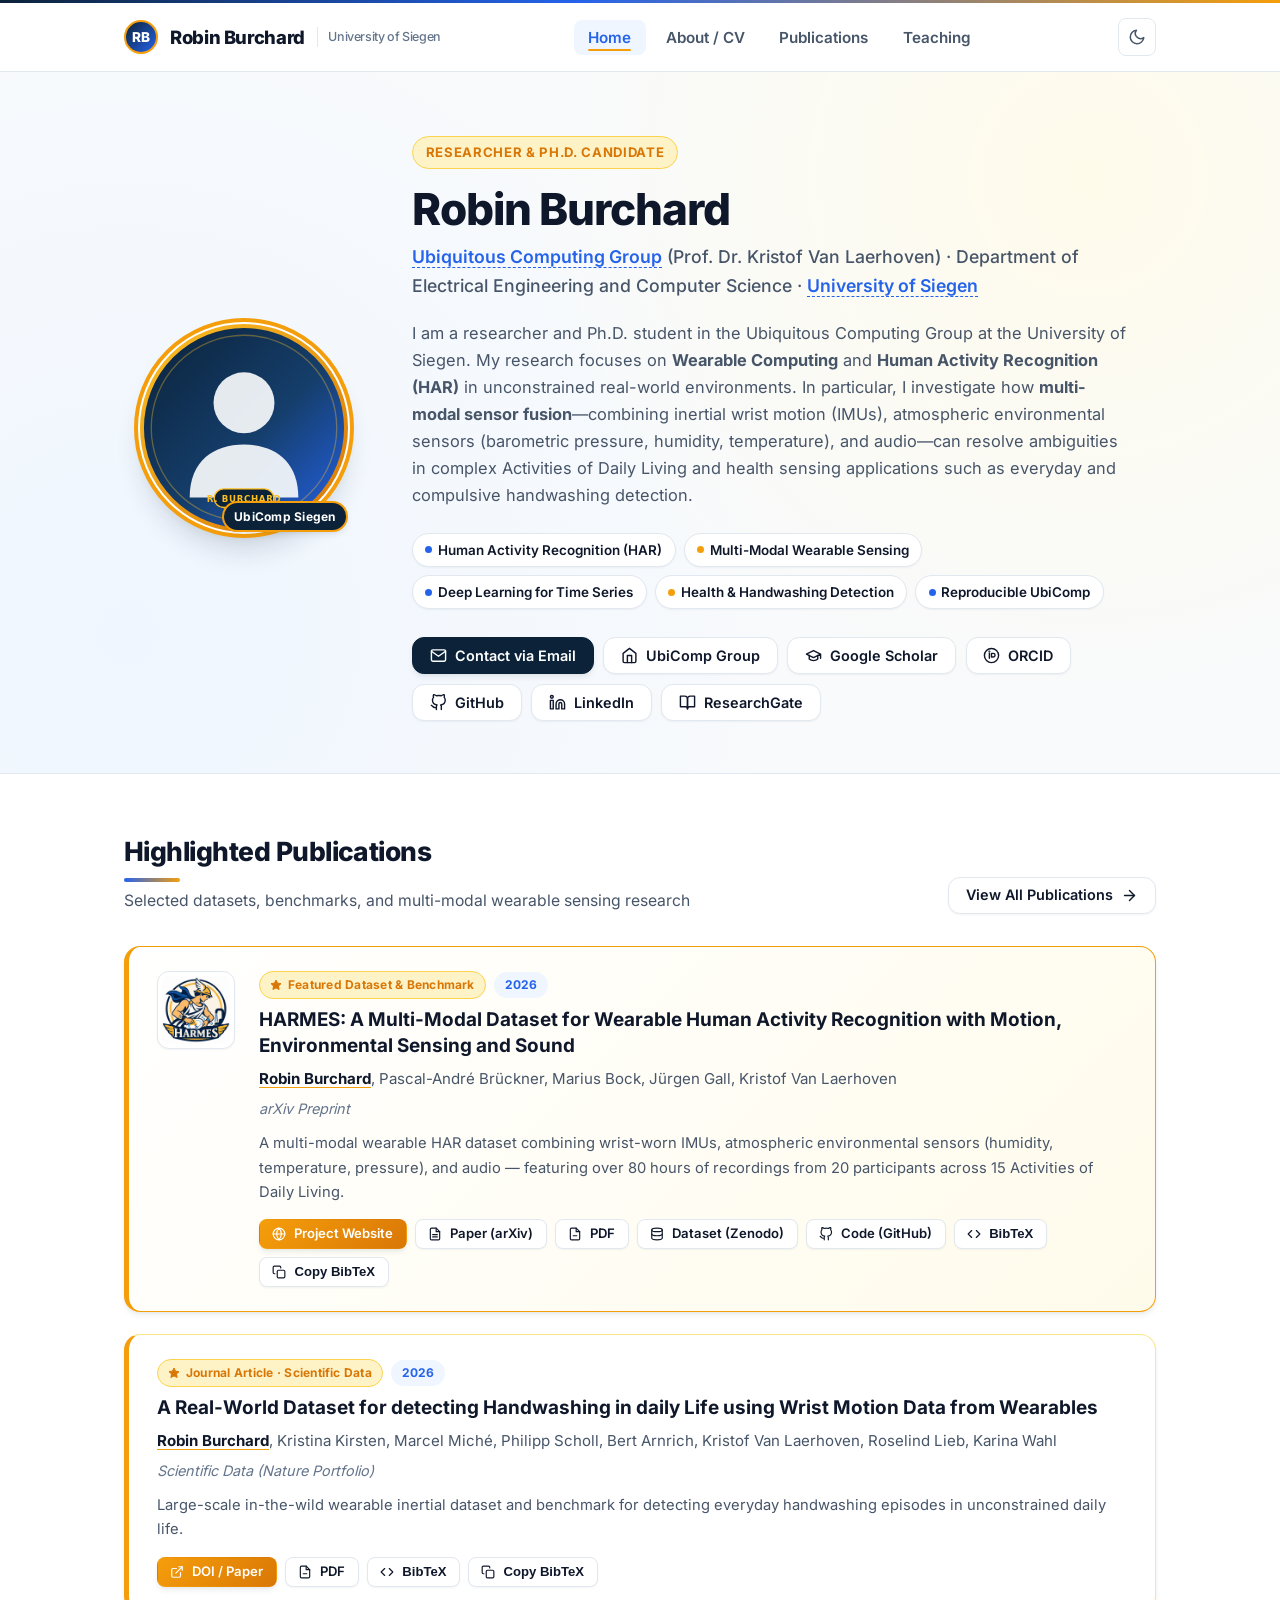
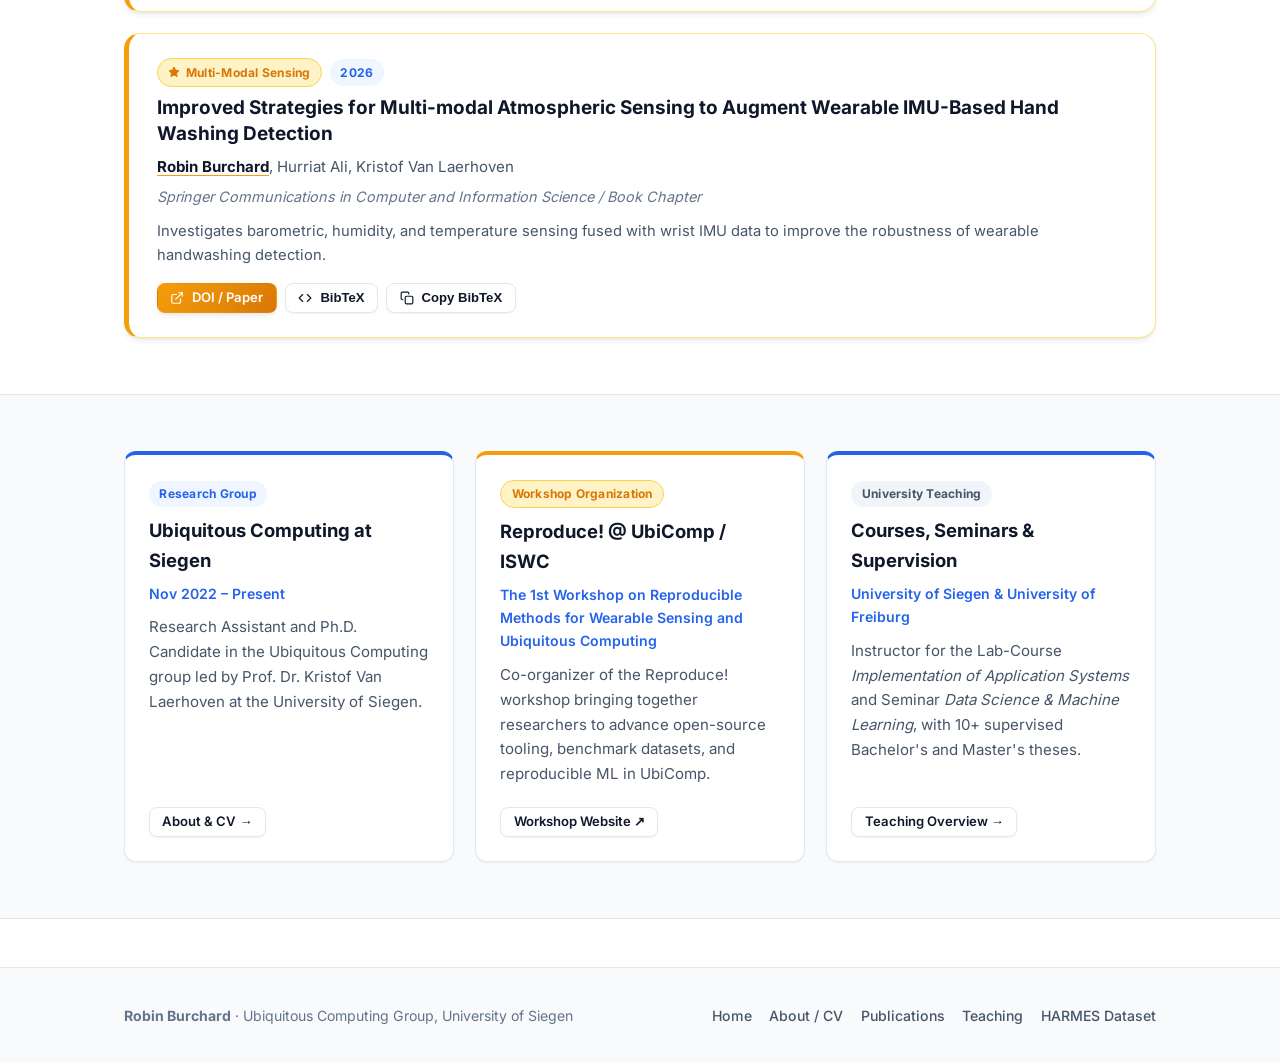
==== index.html @ 3b198242 "feat: initial personal academic website (Home, CV, Publications, Teaching)" ====
<!DOCTYPE html>
<html lang="en">
<head>
  <meta charset="utf-8">
  <meta name="viewport" content="width=device-width, initial-scale=1">
  <title>Robin Burchard — Ubiquitous Computing &amp; Wearable Sensing Researcher</title>
  <meta name="description" content="Personal academic website of Robin Burchard, Researcher and Ph.D. Candidate in the Ubiquitous Computing Group at the University of Siegen.">
  <meta name="author" content="Robin Burchard">
  <meta name="theme-color" content="#0b2239">

  <!-- Open Graph -->
  <meta property="og:type" content="website">
  <meta property="og:title" content="Robin Burchard — Researcher &amp; Ph.D. Candidate">
  <meta property="og:description" content="Ubiquitous Computing Group, University of Siegen. Research on Wearable Computing, Human Activity Recognition (HAR), and Multi-Modal Sensor Fusion.">
  <meta property="og:url" content="https://rburchard.github.io/">

  <!-- Local Favicon & Stylesheet (100% self-hosted, zero third-party requests) -->
  <link rel="icon" type="image/svg+xml" href="assets/img/profile-placeholder.svg">
  <link rel="stylesheet" href="assets/css/style.css">
  <script src="assets/js/main.js"></script>
</head>
<body>

  <!-- Top Navigation -->
  <header class="site-header">
    <div class="container nav-inner">
      <a href="index.html" class="brand">
        <span class="brand-mark">RB</span>
        <span>Robin Burchard</span>
        <span class="brand-subtitle">University of Siegen</span>
      </a>

      <nav aria-label="Primary Navigation">
        <ul id="nav-links" class="nav-links">
          <li><a href="index.html" class="nav-link active" aria-current="page">Home</a></li>
          <li><a href="cv.html" class="nav-link">About / CV</a></li>
          <li><a href="publications.html" class="nav-link">Publications</a></li>
          <li><a href="teaching.html" class="nav-link">Teaching</a></li>
        </ul>
      </nav>

      <div class="nav-actions">
        <button id="theme-toggle" class="theme-toggle" type="button" aria-label="Toggle color theme"></button>
        <button id="mobile-menu-btn" class="mobile-menu-btn" type="button" aria-label="Toggle menu" aria-expanded="false">
          <svg viewBox="0 0 24 24" width="20" height="20" fill="none" stroke="currentColor" stroke-width="2" stroke-linecap="round"><line x1="3" y1="6" x2="21" y2="6"></line><line x1="3" y1="12" x2="21" y2="12"></line><line x1="3" y1="18" x2="21" y2="18"></line></svg>
        </button>
      </div>
    </div>
  </header>

  <main>
    <!-- Hero Overview -->
    <section class="hero-section">
      <div class="container hero-grid">
        <div class="profile-avatar-wrap">
          <img src="assets/img/profile-placeholder.svg" alt="Portrait of Robin Burchard" class="profile-avatar" width="220" height="220">
          <span class="profile-status-pill">UbiComp Siegen</span>
        </div>

        <div class="hero-content">
          <span class="hero-eyebrow">Researcher &amp; Ph.D. Candidate</span>
          <h1 class="hero-title">Robin Burchard</h1>
          <p class="hero-affiliation">
            <a href="https://ubicomp.eti.uni-siegen.de/home/team/index.html.en?lang=en" target="_blank" rel="noopener noreferrer">Ubiquitous Computing Group</a>
            (Prof. Dr. Kristof Van Laerhoven) &middot;
            Department of Electrical Engineering and Computer Science &middot;
            <a href="https://www.uni-siegen.de/" target="_blank" rel="noopener noreferrer">University of Siegen</a>
          </p>

          <p class="hero-bio">
            I am a researcher and Ph.D. student in the Ubiquitous Computing Group at the University of Siegen.
            My research focuses on <strong>Wearable Computing</strong> and <strong>Human Activity Recognition (HAR)</strong> in unconstrained real-world environments.
            In particular, I investigate how <strong>multi-modal sensor fusion</strong>—combining inertial wrist motion (IMUs), atmospheric environmental sensors (barometric pressure, humidity, temperature), and audio—can resolve ambiguities in complex Activities of Daily Living and health sensing applications such as everyday and compulsive handwashing detection.
          </p>

          <div class="research-tags" aria-label="Research Interests">
            <span class="tag-pill"><span class="dot"></span>Human Activity Recognition (HAR)</span>
            <span class="tag-pill"><span class="dot"></span>Multi-Modal Wearable Sensing</span>
            <span class="tag-pill"><span class="dot"></span>Deep Learning for Time Series</span>
            <span class="tag-pill"><span class="dot"></span>Health &amp; Handwashing Detection</span>
            <span class="tag-pill"><span class="dot"></span>Reproducible UbiComp</span>
          </div>

          <!-- Contact & Academic Profile Links -->
          <div class="social-links-bar">
            <a href="mailto:robin.burchard@uni-siegen.de" class="btn btn-primary">
              <svg viewBox="0 0 24 24" fill="none" stroke="currentColor" stroke-width="2" stroke-linecap="round" stroke-linejoin="round"><path d="M4 4h16c1.1 0 2 .9 2 2v12c0 1.1-.9 2-2 2H4c-1.1 0-2-.9-2-2V6c0-1.1.9-2 2-2z"></path><polyline points="22,6 12,13 2,6"></polyline></svg>
              <span>Contact via Email</span>
            </a>

            <a href="https://ubicomp.eti.uni-siegen.de/home/team/index.html.en?lang=en" class="btn" target="_blank" rel="noopener noreferrer">
              <svg viewBox="0 0 24 24" fill="none" stroke="currentColor" stroke-width="2" stroke-linecap="round" stroke-linejoin="round"><path d="M3 9l9-7 9 7v11a2 2 0 0 1-2 2H5a2 2 0 0 1-2-2z"></path><polyline points="9 22 9 12 15 12 15 22"></polyline></svg>
              <span>UbiComp Group</span>
            </a>

            <a href="https://scholar.google.com/citations?user=9-WU64IAAAAJ" class="btn" target="_blank" rel="noopener noreferrer">
              <svg viewBox="0 0 24 24" fill="none" stroke="currentColor" stroke-width="2" stroke-linecap="round" stroke-linejoin="round"><path d="M22 10v6M2 10l10-5 10 5-10 5z"></path><path d="M6 12v5c3 3 9 3 12 0v-5"></path></svg>
              <span>Google Scholar</span>
            </a>

            <a href="https://orcid.org/0000-0002-4130-5287" class="btn" target="_blank" rel="noopener noreferrer">
              <svg viewBox="0 0 24 24" fill="none" stroke="currentColor" stroke-width="2" stroke-linecap="round" stroke-linejoin="round"><circle cx="12" cy="12" r="10"></circle><line x1="9" y1="9" x2="9" y2="16"></line><circle cx="9" cy="6.5" r="0.5" fill="currentColor"></circle><path d="M12 9h2.5a2.5 2.5 0 0 1 0 5H12V9z"></path></svg>
              <span>ORCID</span>
            </a>

            <a href="https://github.com/rburchard" class="btn" target="_blank" rel="noopener noreferrer">
              <svg viewBox="0 0 24 24" fill="none" stroke="currentColor" stroke-width="2" stroke-linecap="round" stroke-linejoin="round"><path d="M9 19c-5 1.5-5-2.5-7-3m14 6v-3.87a3.37 3.37 0 0 0-.94-2.61c3.14-.35 6.44-1.54 6.44-7A5.44 5.44 0 0 0 20 4.77 5.07 5.07 0 0 0 19.91 1S18.73.65 16 2.48a13.38 13.38 0 0 0-7 0C6.27.65 5.09 1 5.09 1A5.07 5.07 0 0 0 5 4.77a5.44 5.44 0 0 0-1.5 3.78c0 5.42 3.3 6.61 6.44 7A3.37 3.37 0 0 0 9 18.13V22"></path></svg>
              <span>GitHub</span>
            </a>

            <a href="https://www.linkedin.com/in/robin-burchard-163744264/" class="btn" target="_blank" rel="noopener noreferrer">
              <svg viewBox="0 0 24 24" fill="none" stroke="currentColor" stroke-width="2" stroke-linecap="round" stroke-linejoin="round"><path d="M16 8a6 6 0 0 1 6 6v7h-4v-7a2 2 0 0 0-2-2 2 2 0 0 0-2 2v7h-4v-7a6 6 0 0 1 6-6z"></path><rect x="2" y="9" width="4" height="12"></rect><circle cx="4" cy="4" r="2"></circle></svg>
              <span>LinkedIn</span>
            </a>

            <a href="https://www.researchgate.net/profile/Robin-Burchard" class="btn" target="_blank" rel="noopener noreferrer">
              <svg viewBox="0 0 24 24" fill="none" stroke="currentColor" stroke-width="2" stroke-linecap="round" stroke-linejoin="round"><path d="M2 3h6a4 4 0 0 1 4 4v14a3 3 0 0 0-3-3H2z"></path><path d="M22 3h-6a4 4 0 0 0-4 4v14a3 3 0 0 1 3-3h7z"></path></svg>
              <span>ResearchGate</span>
            </a>
          </div>
        </div>
      </div>
    </section>

    <!-- Highlighted / Pinned Publications -->
    <section class="section">
      <div class="container">
        <div class="section-header">
          <div>
            <h2 class="section-title">Highlighted Publications</h2>
            <p class="section-subtitle">Selected datasets, benchmarks, and multi-modal wearable sensing research</p>
          </div>
          <a href="publications.html" class="btn">
            <span>View All Publications</span>
            <svg viewBox="0 0 24 24" fill="none" stroke="currentColor" stroke-width="2" stroke-linecap="round" stroke-linejoin="round"><line x1="5" y1="12" x2="19" y2="12"></line><polyline points="12 5 19 12 12 19"></polyline></svg>
          </a>
        </div>

        <div id="pinned-publications" class="pinned-grid">
          <noscript>
            <p>Please enable JavaScript or visit the <a href="publications.html">Publications page</a> to view highlighted works.</p>
          </noscript>
        </div>
      </div>
    </section>

    <!-- Quick Overview Cards (Academic Role, Workshop, Teaching) -->
    <section class="section section-alt">
      <div class="container">
        <div class="cards-grid">
          <div class="info-card">
            <div>
              <span class="badge badge-year">Research Group</span>
              <h3 class="info-card-title">Ubiquitous Computing at Siegen</h3>
              <p class="info-card-meta">Nov 2022 &ndash; Present</p>
              <p class="info-card-text">
                Research Assistant and Ph.D. Candidate in the Ubiquitous Computing group led by Prof. Dr. Kristof Van Laerhoven at the University of Siegen.
              </p>
            </div>
            <div style="margin-top: 1.25rem;">
              <a href="cv.html" class="btn btn-sm">About &amp; CV &rarr;</a>
            </div>
          </div>

          <div class="info-card gold-accent">
            <div>
              <span class="badge badge-pinned">Workshop Organization</span>
              <h3 class="info-card-title">Reproduce! @ UbiComp / ISWC</h3>
              <p class="info-card-meta">The 1st Workshop on Reproducible Methods for Wearable Sensing and Ubiquitous Computing</p>
              <p class="info-card-text">
                Co-organizer of the Reproduce! workshop bringing together researchers to advance open-source tooling, benchmark datasets, and reproducible ML in UbiComp.
              </p>
            </div>
            <div style="margin-top: 1.25rem;">
              <a href="https://reproduce-ubicomp.github.io/" class="btn btn-sm" target="_blank" rel="noopener noreferrer">Workshop Website &nearr;</a>
            </div>
          </div>

          <div class="info-card">
            <div>
              <span class="badge badge-type">University Teaching</span>
              <h3 class="info-card-title">Courses, Seminars &amp; Supervision</h3>
              <p class="info-card-meta">University of Siegen &amp; University of Freiburg</p>
              <p class="info-card-text">
                Instructor for the Lab-Course <em>Implementation of Application Systems</em> and Seminar <em>Data Science &amp; Machine Learning</em>, with 10+ supervised Bachelor's and Master's theses.
              </p>
            </div>
            <div style="margin-top: 1.25rem;">
              <a href="teaching.html" class="btn btn-sm">Teaching Overview &rarr;</a>
            </div>
          </div>
        </div>
      </div>
    </section>
  </main>

  <!-- Footer -->
  <footer class="site-footer">
    <div class="container footer-inner">
      <div>
        <strong>Robin Burchard</strong> &middot; Ubiquitous Computing Group, University of Siegen
      </div>
      <div class="footer-links">
        <a href="index.html">Home</a>
        <a href="cv.html">About / CV</a>
        <a href="publications.html">Publications</a>
        <a href="teaching.html">Teaching</a>
        <a href="https://rburchard.github.io/harmes-website/">HARMES Dataset</a>
      </div>
    </div>
  </footer>

  <script src="assets/js/publications.js"></script>
</body>
</html>
---- assets/css/style.css ----
@import url('fonts.css');

/* ==========================================================================
   HARMES-Consistent Design System & Theme Variables (Light / Dark / Auto)
   Zero External Requests · 100% GDPR Compliant
   ========================================================================== */

:root {
  /* Brand Palette derived from HARMES Logo & Website */
  --harmes-navy: #0b2239;
  --harmes-navy-light: #15385c;
  --harmes-blue: #2563eb;
  --harmes-blue-hover: #1d4ed8;
  --harmes-sky: #0ea5e9;
  --harmes-gold: #f59e0b;
  --harmes-gold-light: #fbbf24;
  --harmes-gold-dark: #d97706;
  --harmes-gold-bg: #fffbeb;
  --harmes-gold-border: #fde68a;

  /* Light Mode Surfaces & Text */
  --bg-primary: #ffffff;
  --bg-secondary: #f8fafc;
  --bg-tertiary: #f1f5f9;
  --bg-card: #ffffff;
  --bg-nav: rgba(255, 255, 255, 0.88);
  --text-primary: #0f172a;
  --text-secondary: #475569;
  --text-muted: #64748b;
  --border-color: #e2e8f0;
  --border-strong: #cbd5e1;

  --primary-color: #2563eb;
  --primary-hover: #1d4ed8;
  --primary-soft: #eff6ff;
  --accent-gold: #d97706;
  --accent-gold-bg: #fef3c7;
  --accent-gold-border: #fcd34d;

  /* Shadows & Radii (matching harmes-website) */
  --shadow-sm: 0 1px 2px 0 rgba(11, 34, 57, 0.05);
  --shadow-md: 0 4px 6px -1px rgba(11, 34, 57, 0.08), 0 2px 4px -2px rgba(11, 34, 57, 0.06);
  --shadow-lg: 0 10px 15px -3px rgba(11, 34, 57, 0.1), 0 4px 6px -4px rgba(11, 34, 57, 0.06);
  --shadow-xl: 0 20px 25px -5px rgba(11, 34, 57, 0.12), 0 8px 10px -6px rgba(11, 34, 57, 0.06);
  --radius-sm: 8px;
  --radius-md: 12px;
  --radius-lg: 16px;
  --radius-xl: 22px;
  --transition: all 0.25s cubic-bezier(0.4, 0, 0.2, 1);
  --max-width: 1080px;
}

[data-theme="dark"] {
  --bg-primary: #091524;
  --bg-secondary: #0d1f33;
  --bg-tertiary: #142c47;
  --bg-card: #0f233a;
  --bg-nav: rgba(9, 21, 36, 0.88);
  --text-primary: #f1f5f9;
  --text-secondary: #cbd5e1;
  --text-muted: #94a3b8;
  --border-color: #1e3a5f;
  --border-strong: #2d4f7c;

  --primary-color: #3b82f6;
  --primary-hover: #60a5fa;
  --primary-soft: rgba(59, 130, 246, 0.15);
  --accent-gold: #fbbf24;
  --accent-gold-bg: rgba(245, 158, 11, 0.15);
  --accent-gold-border: rgba(251, 191, 36, 0.4);
  --harmes-gold-bg: rgba(245, 158, 11, 0.08);
  --harmes-gold-border: rgba(251, 191, 36, 0.35);

  --shadow-sm: 0 1px 2px 0 rgba(0, 0, 0, 0.3);
  --shadow-md: 0 4px 6px -1px rgba(0, 0, 0, 0.4), 0 2px 4px -2px rgba(0, 0, 0, 0.3);
  --shadow-lg: 0 10px 15px -3px rgba(0, 0, 0, 0.45), 0 4px 6px -4px rgba(0, 0, 0, 0.35);
  --shadow-xl: 0 20px 25px -5px rgba(0, 0, 0, 0.55), 0 8px 10px -6px rgba(0, 0, 0, 0.4);
}

/* ==========================================================================
   Reset & Base Typography
   ========================================================================== */

*, *::before, *::after {
  box-sizing: border-box;
  margin: 0;
  padding: 0;
}

html {
  scroll-behavior: smooth;
}

body {
  font-family: 'Inter', -apple-system, BlinkMacSystemFont, 'Segoe UI', Roboto, sans-serif;
  color: var(--text-primary);
  background-color: var(--bg-primary);
  line-height: 1.65;
  font-size: 16px;
  -webkit-font-smoothing: antialiased;
  -moz-osx-font-smoothing: grayscale;
  min-height: 100vh;
  display: flex;
  flex-direction: column;
  transition: background-color 0.25s ease, color 0.25s ease;
}

a {
  color: var(--primary-color);
  text-decoration: none;
  transition: var(--transition);
}

a:hover {
  color: var(--primary-hover);
}

img, svg {
  max-width: 100%;
  display: block;
}

.container {
  width: 100%;
  max-width: var(--max-width);
  margin: 0 auto;
  padding: 0 1.5rem;
}

main {
  flex: 1;
}

/* ==========================================================================
   Sticky Top Navigation Bar
   ========================================================================== */

.site-header {
  position: sticky;
  top: 0;
  z-index: 100;
  background: var(--bg-nav);
  backdrop-filter: blur(12px);
  -webkit-backdrop-filter: blur(12px);
  border-bottom: 1px solid var(--border-color);
  transition: var(--transition);
}

/* Top Gold-Blue Accent Strip inspired by HARMES */
.site-header::before {
  content: "";
  display: block;
  height: 3px;
  background: linear-gradient(90deg, var(--harmes-navy) 0%, var(--harmes-blue) 45%, var(--harmes-gold) 100%);
}

.nav-inner {
  display: flex;
  align-items: center;
  justify-content: space-between;
  height: 4.25rem;
}

.brand {
  display: flex;
  align-items: center;
  gap: 0.75rem;
  font-weight: 800;
  font-size: 1.15rem;
  color: var(--text-primary);
  letter-spacing: -0.02em;
}

.brand:hover {
  color: var(--primary-color);
}

.brand-mark {
  width: 34px;
  height: 34px;
  border-radius: 50%;
  background: linear-gradient(135deg, var(--harmes-navy), var(--harmes-blue));
  border: 2px solid var(--harmes-gold);
  color: #ffffff;
  font-size: 0.85rem;
  font-weight: 800;
  display: inline-flex;
  align-items: center;
  justify-content: center;
  box-shadow: var(--shadow-sm);
}

.brand-subtitle {
  font-size: 0.78rem;
  font-weight: 500;
  color: var(--text-muted);
  display: none;
}

@media (min-width: 640px) {
  .brand-subtitle {
    display: inline-block;
    padding-left: 0.65rem;
    border-left: 1px solid var(--border-color);
  }
}

.nav-links {
  display: flex;
  align-items: center;
  gap: 0.35rem;
  list-style: none;
}

.nav-link {
  padding: 0.5rem 0.9rem;
  border-radius: var(--radius-sm);
  font-weight: 600;
  font-size: 0.95rem;
  color: var(--text-secondary);
  position: relative;
}

.nav-link:hover {
  color: var(--text-primary);
  background: var(--bg-secondary);
}

.nav-link.active {
  color: var(--primary-color);
  background: var(--primary-soft);
}

.nav-link.active::after {
  content: "";
  position: absolute;
  bottom: 4px;
  left: 0.9rem;
  right: 0.9rem;
  height: 2px;
  border-radius: 2px;
  background: var(--harmes-gold);
}

.nav-actions {
  display: flex;
  align-items: center;
  gap: 0.5rem;
}

.theme-toggle, .mobile-menu-btn {
  display: inline-flex;
  align-items: center;
  justify-content: center;
  width: 38px;
  height: 38px;
  border-radius: var(--radius-sm);
  border: 1px solid var(--border-color);
  background: var(--bg-card);
  color: var(--text-secondary);
  cursor: pointer;
  transition: var(--transition);
}

.theme-toggle:hover, .mobile-menu-btn:hover {
  color: var(--accent-gold);
  border-color: var(--accent-gold-border);
  transform: translateY(-1px);
  box-shadow: var(--shadow-sm);
}

.mobile-menu-btn {
  display: none;
}

@media (max-width: 720px) {
  .mobile-menu-btn {
    display: inline-flex;
  }
  .nav-links {
    display: none;
    position: absolute;
    top: 100%;
    left: 0;
    right: 0;
    background: var(--bg-card);
    border-bottom: 1px solid var(--border-color);
    padding: 0.75rem 1.5rem 1rem;
    flex-direction: column;
    align-items: stretch;
    box-shadow: var(--shadow-lg);
  }
  .nav-links.open {
    display: flex;
  }
}

/* ==========================================================================
   Hero Section (Home Page)
   ========================================================================== */

.hero-section {
  padding: 4rem 0 3.25rem;
  background: radial-gradient(circle at 85% 15%, var(--harmes-gold-bg) 0%, transparent 45%),
              radial-gradient(circle at 10% 80%, var(--primary-soft) 0%, transparent 50%),
              var(--bg-secondary);
  border-bottom: 1px solid var(--border-color);
}

.hero-grid {
  display: grid;
  grid-template-columns: 240px 1fr;
  gap: 3rem;
  align-items: center;
}

@media (max-width: 820px) {
  .hero-grid {
    grid-template-columns: 1fr;
    text-align: center;
    gap: 2rem;
  }
}

.profile-avatar-wrap {
  position: relative;
  width: 220px;
  height: 220px;
  margin: 0 auto;
}

.profile-avatar {
  width: 100%;
  height: 100%;
  border-radius: 50%;
  object-fit: cover;
  border: 4px solid var(--harmes-gold);
  box-shadow: var(--shadow-xl);
  background: var(--bg-card);
  transition: var(--transition);
}

.profile-avatar-wrap:hover .profile-avatar {
  transform: scale(1.02);
}

.profile-status-pill {
  position: absolute;
  bottom: 6px;
  right: 6px;
  background: var(--harmes-navy);
  color: #ffffff;
  border: 2px solid var(--harmes-gold);
  padding: 0.25rem 0.65rem;
  border-radius: 999px;
  font-size: 0.75rem;
  font-weight: 700;
  letter-spacing: 0.02em;
  box-shadow: var(--shadow-md);
}

.hero-eyebrow {
  display: inline-flex;
  align-items: center;
  gap: 0.45rem;
  padding: 0.3rem 0.8rem;
  border-radius: 999px;
  font-size: 0.82rem;
  font-weight: 700;
  text-transform: uppercase;
  letter-spacing: 0.05em;
  background: var(--accent-gold-bg);
  color: var(--accent-gold);
  border: 1px solid var(--accent-gold-border);
  margin-bottom: 0.9rem;
}

.hero-title {
  font-size: clamp(2rem, 4vw, 2.75rem);
  font-weight: 800;
  letter-spacing: -0.025em;
  line-height: 1.15;
  color: var(--text-primary);
  margin-bottom: 0.5rem;
}

.hero-affiliation {
  font-size: 1.1rem;
  font-weight: 500;
  color: var(--text-secondary);
  margin-bottom: 1.25rem;
}

.hero-affiliation a {
  font-weight: 600;
  border-bottom: 1px dashed var(--primary-color);
}

.hero-bio {
  font-size: 1.02rem;
  color: var(--text-secondary);
  margin-bottom: 1.5rem;
  max-width: 72ch;
}

.research-tags {
  display: flex;
  flex-wrap: wrap;
  gap: 0.5rem;
  margin-bottom: 1.75rem;
}

@media (max-width: 820px) {
  .research-tags {
    justify-content: center;
  }
}

.tag-pill {
  display: inline-flex;
  align-items: center;
  gap: 0.35rem;
  padding: 0.32rem 0.78rem;
  border-radius: 999px;
  font-size: 0.84rem;
  font-weight: 600;
  background: var(--bg-card);
  color: var(--text-primary);
  border: 1px solid var(--border-color);
  box-shadow: var(--shadow-sm);
}

.tag-pill .dot {
  width: 7px;
  height: 7px;
  border-radius: 50%;
  background: var(--harmes-gold);
}

.tag-pill:nth-child(odd) .dot {
  background: var(--primary-color);
}

/* ==========================================================================
   Buttons & Social / Profile Links (Matching harmes-website button style)
   ========================================================================== */

.social-links-bar {
  display: flex;
  flex-wrap: wrap;
  gap: 0.6rem;
  align-items: center;
}

@media (max-width: 820px) {
  .social-links-bar {
    justify-content: center;
  }
}

.btn {
  display: inline-flex;
  align-items: center;
  gap: 0.5rem;
  padding: 0.55rem 1.05rem;
  border-radius: var(--radius-md);
  font-weight: 600;
  font-size: 0.9rem;
  border: 1.5px solid var(--border-color);
  background: var(--bg-card);
  color: var(--text-primary);
  box-shadow: var(--shadow-sm);
  cursor: pointer;
  transition: var(--transition);
  line-height: 1.2;
}

.btn svg {
  width: 17px;
  height: 17px;
  flex-shrink: 0;
}

.btn:hover {
  transform: translateY(-2px);
  box-shadow: var(--shadow-md);
  border-color: var(--primary-color);
  color: var(--primary-color);
}

.btn-primary {
  background: var(--harmes-navy);
  color: #ffffff;
  border-color: var(--harmes-navy);
  box-shadow: var(--shadow-md);
}

[data-theme="dark"] .btn-primary {
  background: var(--primary-color);
  border-color: var(--primary-color);
}

.btn-primary:hover {
  background: var(--primary-color);
  border-color: var(--primary-color);
  color: #ffffff;
  box-shadow: var(--shadow-lg);
}

.btn-gold {
  background: linear-gradient(135deg, var(--harmes-gold) 0%, var(--harmes-gold-dark) 100%);
  color: #ffffff;
  border-color: transparent;
  box-shadow: var(--shadow-md);
}

.btn-gold:hover {
  color: #ffffff;
  filter: brightness(1.06);
  box-shadow: var(--shadow-lg);
}

.btn-sm {
  padding: 0.38rem 0.78rem;
  font-size: 0.82rem;
  border-radius: var(--radius-sm);
}

.btn-sm svg {
  width: 14px;
  height: 14px;
}

/* ==========================================================================
   Section Headers & Page Banners
   ========================================================================== */

.section {
  padding: 3.5rem 0;
}

.section-alt {
  background-color: var(--bg-secondary);
  border-top: 1px solid var(--border-color);
  border-bottom: 1px solid var(--border-color);
}

.section-header {
  display: flex;
  align-items: flex-end;
  justify-content: space-between;
  flex-wrap: wrap;
  gap: 1rem;
  margin-bottom: 2rem;
}

.section-title {
  font-size: 1.65rem;
  font-weight: 800;
  color: var(--text-primary);
  letter-spacing: -0.02em;
  position: relative;
  padding-bottom: 0.55rem;
}

.section-title::after {
  content: "";
  position: absolute;
  bottom: 0;
  left: 0;
  width: 56px;
  height: 4px;
  border-radius: 2px;
  background: linear-gradient(90deg, var(--primary-color), var(--harmes-gold));
}

.section-subtitle {
  color: var(--text-secondary);
  font-size: 0.98rem;
  margin-top: 0.35rem;
}

.page-hero {
  padding: 2.75rem 0 2.25rem;
  background: radial-gradient(circle at 90% 20%, var(--harmes-gold-bg) 0%, transparent 50%),
              var(--bg-secondary);
  border-bottom: 1px solid var(--border-color);
}

.page-title {
  font-size: clamp(1.75rem, 3.2vw, 2.35rem);
  font-weight: 800;
  letter-spacing: -0.02em;
  margin-bottom: 0.4rem;
}

.page-lead {
  color: var(--text-secondary);
  font-size: 1.05rem;
  max-width: 70ch;
}

/* ==========================================================================
   Pinned / Highlighted Publication Cards
   ========================================================================== */

.pinned-grid {
  display: flex;
  flex-direction: column;
  gap: 1.35rem;
}

.pub-card-pinned {
  background: var(--bg-card);
  border: 1.5px solid var(--harmes-gold-border);
  border-left: 5px solid var(--harmes-gold);
  border-radius: var(--radius-lg);
  padding: 1.5rem 1.75rem;
  box-shadow: var(--shadow-md);
  transition: var(--transition);
  display: flex;
  gap: 1.5rem;
  align-items: flex-start;
  position: relative;
}

.pub-card-pinned.featured-first {
  background: linear-gradient(135deg, var(--bg-card) 0%, var(--harmes-gold-bg) 100%);
  border-left: 5px solid var(--primary-color);
  border-color: var(--harmes-gold);
}

.pub-card-pinned:hover {
  transform: translateY(-3px);
  box-shadow: var(--shadow-lg);
}

.pub-card-icon {
  width: 78px;
  height: 78px;
  border-radius: var(--radius-md);
  object-fit: contain;
  flex-shrink: 0;
  background: #ffffff;
  padding: 4px;
  border: 1px solid var(--border-color);
  box-shadow: var(--shadow-sm);
}

@media (max-width: 640px) {
  .pub-card-pinned {
    flex-direction: column;
    padding: 1.25rem;
  }
  .pub-card-icon {
    width: 64px;
    height: 64px;
  }
}

.pub-card-body {
  flex: 1;
  min-width: 0;
}

.pub-meta-top {
  display: flex;
  flex-wrap: wrap;
  align-items: center;
  gap: 0.5rem;
  margin-bottom: 0.5rem;
}

.badge {
  display: inline-flex;
  align-items: center;
  gap: 0.35rem;
  padding: 0.2rem 0.65rem;
  border-radius: 999px;
  font-size: 0.75rem;
  font-weight: 700;
  letter-spacing: 0.02em;
}

.badge-pinned {
  background: var(--accent-gold-bg);
  color: var(--accent-gold);
  border: 1px solid var(--accent-gold-border);
}

.badge-year {
  background: var(--primary-soft);
  color: var(--primary-color);
}

.badge-type {
  background: var(--bg-tertiary);
  color: var(--text-secondary);
}

.pub-title {
  font-size: 1.18rem;
  font-weight: 700;
  line-height: 1.4;
  color: var(--text-primary);
  margin-bottom: 0.45rem;
}

.pub-title a {
  color: inherit;
}

.pub-title a:hover {
  color: var(--primary-color);
}

.pub-authors {
  font-size: 0.94rem;
  color: var(--text-secondary);
  margin-bottom: 0.35rem;
}

.pub-authors .author-self {
  font-weight: 700;
  color: var(--text-primary);
  text-decoration: underline;
  text-decoration-color: var(--harmes-gold);
  text-underline-offset: 3px;
}

.pub-venue {
  font-size: 0.9rem;
  font-style: italic;
  color: var(--text-muted);
  margin-bottom: 0.65rem;
}

.pub-desc {
  font-size: 0.92rem;
  color: var(--text-secondary);
  margin-bottom: 0.95rem;
}

.pub-links {
  display: flex;
  flex-wrap: wrap;
  gap: 0.5rem;
}

/* ==========================================================================
   Chronological Publication List & Filter Controls
   ========================================================================== */

.pub-controls {
  display: flex;
  flex-wrap: wrap;
  gap: 1rem;
  align-items: center;
  justify-content: space-between;
  background: var(--bg-card);
  padding: 1rem 1.25rem;
  border-radius: var(--radius-md);
  border: 1px solid var(--border-color);
  box-shadow: var(--shadow-sm);
  margin-bottom: 2rem;
}

.search-box {
  position: relative;
  flex: 1;
  min-width: 240px;
}

.search-box svg {
  position: absolute;
  left: 0.85rem;
  top: 50%;
  transform: translateY(-50%);
  width: 16px;
  height: 16px;
  color: var(--text-muted);
}

.search-input {
  width: 100%;
  padding: 0.55rem 0.9rem 0.55rem 2.4rem;
  border-radius: var(--radius-sm);
  border: 1px solid var(--border-color);
  background: var(--bg-secondary);
  color: var(--text-primary);
  font-family: inherit;
  font-size: 0.92rem;
  transition: var(--transition);
}

.search-input:focus {
  outline: none;
  border-color: var(--primary-color);
  background: var(--bg-card);
  box-shadow: 0 0 0 3px var(--primary-soft);
}

.filter-pills {
  display: flex;
  flex-wrap: wrap;
  gap: 0.4rem;
}

.filter-btn {
  padding: 0.42rem 0.85rem;
  border-radius: 999px;
  font-size: 0.83rem;
  font-weight: 600;
  border: 1px solid var(--border-color);
  background: var(--bg-secondary);
  color: var(--text-secondary);
  cursor: pointer;
  transition: var(--transition);
}

.filter-btn:hover {
  color: var(--text-primary);
  border-color: var(--border-strong);
}

.filter-btn.active {
  background: var(--harmes-navy);
  color: #ffffff;
  border-color: var(--harmes-navy);
}

[data-theme="dark"] .filter-btn.active {
  background: var(--primary-color);
  border-color: var(--primary-color);
}

.year-group {
  margin-bottom: 2.5rem;
}

.year-heading {
  display: flex;
  align-items: center;
  gap: 0.75rem;
  font-size: 1.35rem;
  font-weight: 800;
  color: var(--text-primary);
  margin-bottom: 1rem;
}

.year-heading::after {
  content: "";
  flex: 1;
  height: 1px;
  background: var(--border-color);
}

.year-count {
  font-size: 0.8rem;
  font-weight: 600;
  padding: 0.15rem 0.55rem;
  border-radius: 999px;
  background: var(--bg-tertiary);
  color: var(--text-muted);
}

.pub-list {
  display: flex;
  flex-direction: column;
  gap: 0.9rem;
}

.pub-item {
  background: var(--bg-card);
  border: 1px solid var(--border-color);
  border-radius: var(--radius-md);
  padding: 1.15rem 1.35rem;
  transition: var(--transition);
}

.pub-item:hover {
  border-color: var(--primary-color);
  box-shadow: var(--shadow-sm);
}

.bibtex-drawer {
  display: none;
  margin-top: 0.85rem;
  padding: 0.85rem 1rem;
  background: var(--bg-secondary);
  border: 1px solid var(--border-color);
  border-radius: var(--radius-sm);
  font-family: ui-monospace, SFMono-Regular, Menlo, Monaco, Consolas, monospace;
  font-size: 0.8rem;
  overflow-x: auto;
  white-space: pre-wrap;
  color: var(--text-secondary);
  position: relative;
}

.bibtex-drawer.open {
  display: block;
}

/* ==========================================================================
   CV Timeline & Cards (About / CV & Teaching Pages)
   ========================================================================== */

.timeline {
  position: relative;
  padding-left: 1.75rem;
  border-left: 2px solid var(--border-strong);
  display: flex;
  flex-direction: column;
  gap: 1.75rem;
}

.timeline-item {
  position: relative;
  background: var(--bg-card);
  border: 1px solid var(--border-color);
  border-radius: var(--radius-md);
  padding: 1.35rem 1.5rem;
  box-shadow: var(--shadow-sm);
  transition: var(--transition);
}

.timeline-item:hover {
  border-color: var(--primary-color);
  box-shadow: var(--shadow-md);
}

.timeline-item::before {
  content: "";
  position: absolute;
  left: -2.32rem;
  top: 1.5rem;
  width: 14px;
  height: 14px;
  border-radius: 50%;
  background: var(--harmes-gold);
  border: 3px solid var(--bg-primary);
  box-shadow: 0 0 0 2px var(--primary-color);
}

.timeline-header {
  display: flex;
  flex-wrap: wrap;
  justify-content: space-between;
  align-items: baseline;
  gap: 0.5rem;
  margin-bottom: 0.35rem;
}

.timeline-role {
  font-size: 1.12rem;
  font-weight: 700;
  color: var(--text-primary);
}

.timeline-period {
  font-size: 0.84rem;
  font-weight: 700;
  padding: 0.2rem 0.65rem;
  border-radius: 999px;
  background: var(--primary-soft);
  color: var(--primary-color);
}

.timeline-org {
  font-size: 0.96rem;
  font-weight: 600;
  color: var(--text-secondary);
  margin-bottom: 0.5rem;
}

.timeline-details {
  font-size: 0.93rem;
  color: var(--text-secondary);
}

.timeline-details ul {
  padding-left: 1.2rem;
  margin-top: 0.4rem;
}

.timeline-details li + li {
  margin-top: 0.25rem;
}

/* Feature Cards Grid (Workshop & Teaching) */
.cards-grid {
  display: grid;
  grid-template-columns: repeat(auto-fit, minmax(300px, 1fr));
  gap: 1.35rem;
}

.info-card {
  background: var(--bg-card);
  border: 1px solid var(--border-color);
  border-top: 4px solid var(--primary-color);
  border-radius: var(--radius-md);
  padding: 1.5rem;
  box-shadow: var(--shadow-sm);
  transition: var(--transition);
  display: flex;
  flex-direction: column;
  justify-content: space-between;
}

.info-card.gold-accent {
  border-top-color: var(--harmes-gold);
}

.info-card:hover {
  transform: translateY(-2px);
  box-shadow: var(--shadow-md);
}

.info-card-title {
  font-size: 1.15rem;
  font-weight: 700;
  color: var(--text-primary);
  margin: 0.5rem 0 0.4rem;
}

.info-card-meta {
  font-size: 0.88rem;
  font-weight: 600;
  color: var(--primary-color);
  margin-bottom: 0.65rem;
}

.info-card-text {
  font-size: 0.94rem;
  color: var(--text-secondary);
}

/* ==========================================================================
   Footer
   ========================================================================== */

.site-footer {
  background: var(--bg-secondary);
  border-top: 1px solid var(--border-color);
  padding: 2.25rem 0;
  margin-top: 3rem;
  font-size: 0.88rem;
  color: var(--text-muted);
}

.footer-inner {
  display: flex;
  flex-wrap: wrap;
  align-items: center;
  justify-content: space-between;
  gap: 1rem;
}

.footer-links {
  display: flex;
  flex-wrap: wrap;
  gap: 1.1rem;
}

.footer-links a {
  color: var(--text-secondary);
  font-weight: 500;
}

.footer-links a:hover {
  color: var(--primary-color);
}

.sync-status {
  display: inline-flex;
  align-items: center;
  gap: 0.4rem;
  font-size: 0.8rem;
  color: var(--text-muted);
}

.sync-dot {
  width: 8px;
  height: 8px;
  border-radius: 50%;
  background: #10b981;
}
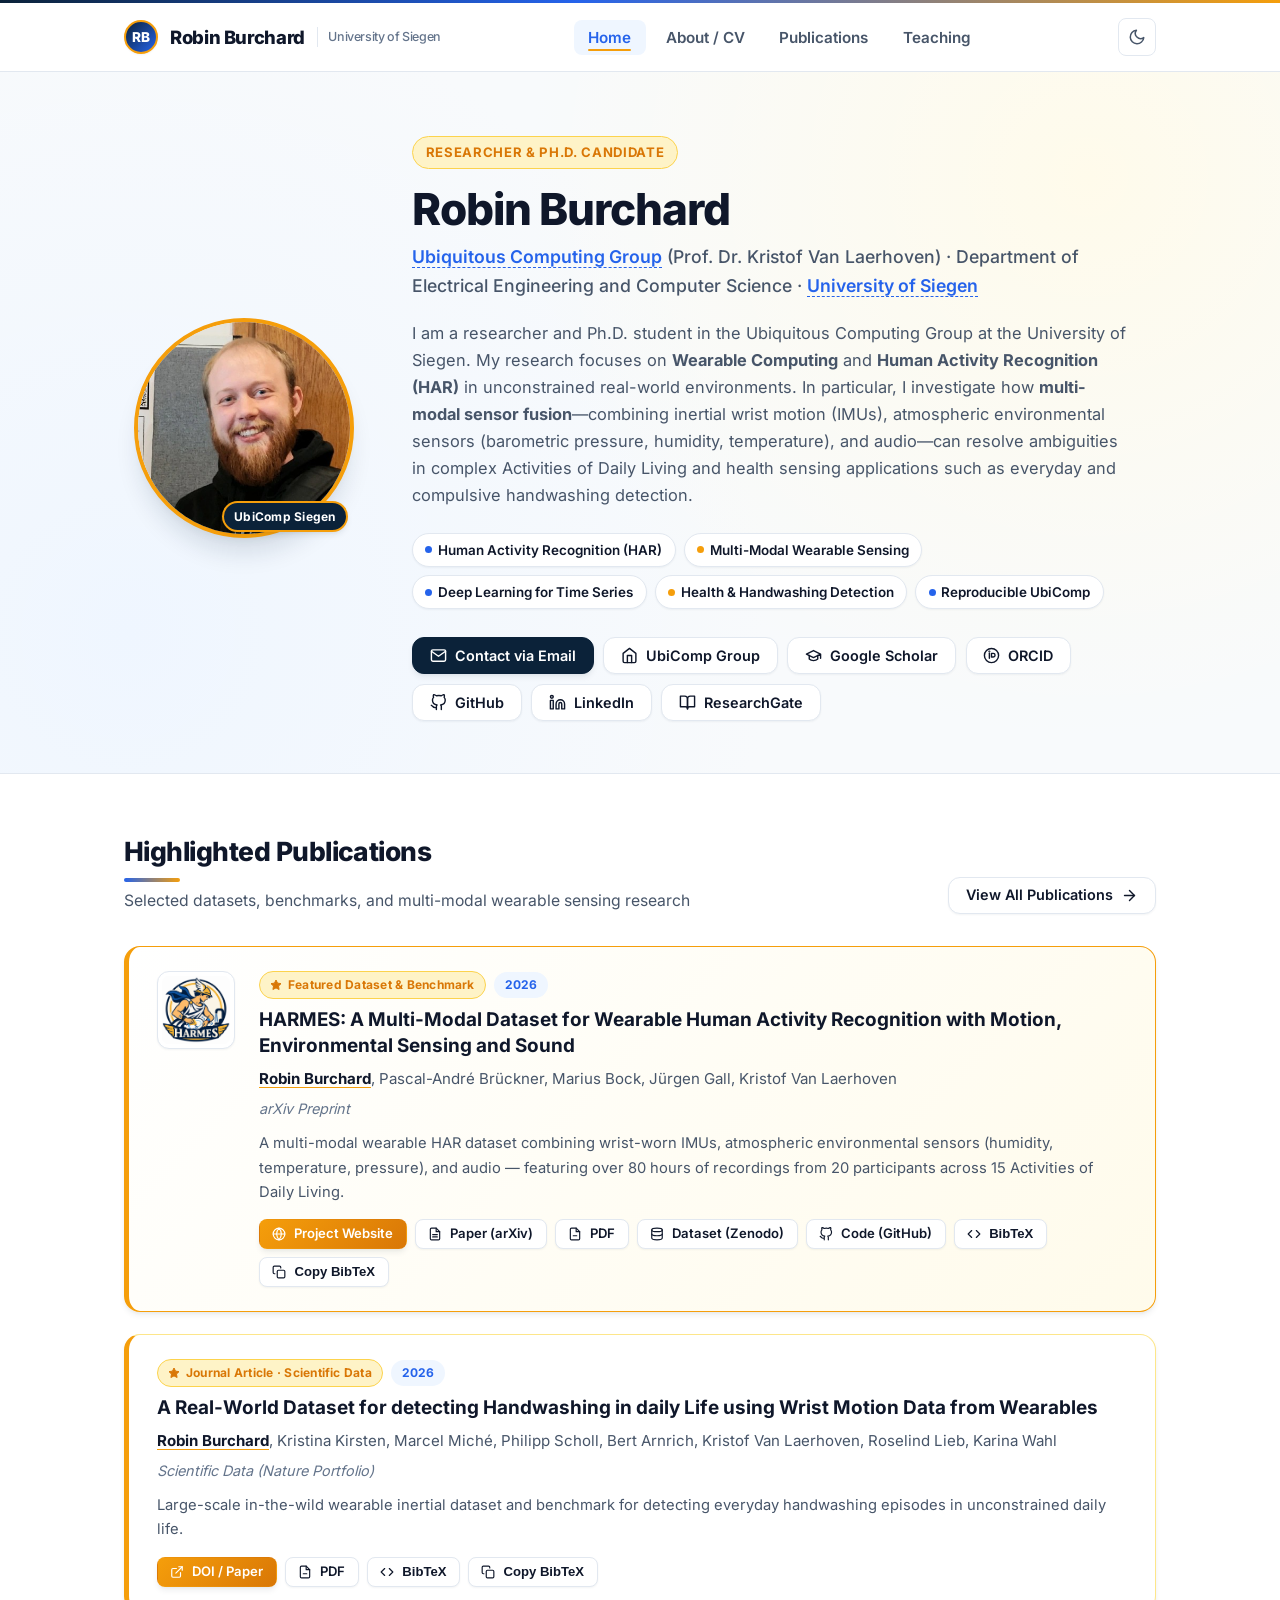
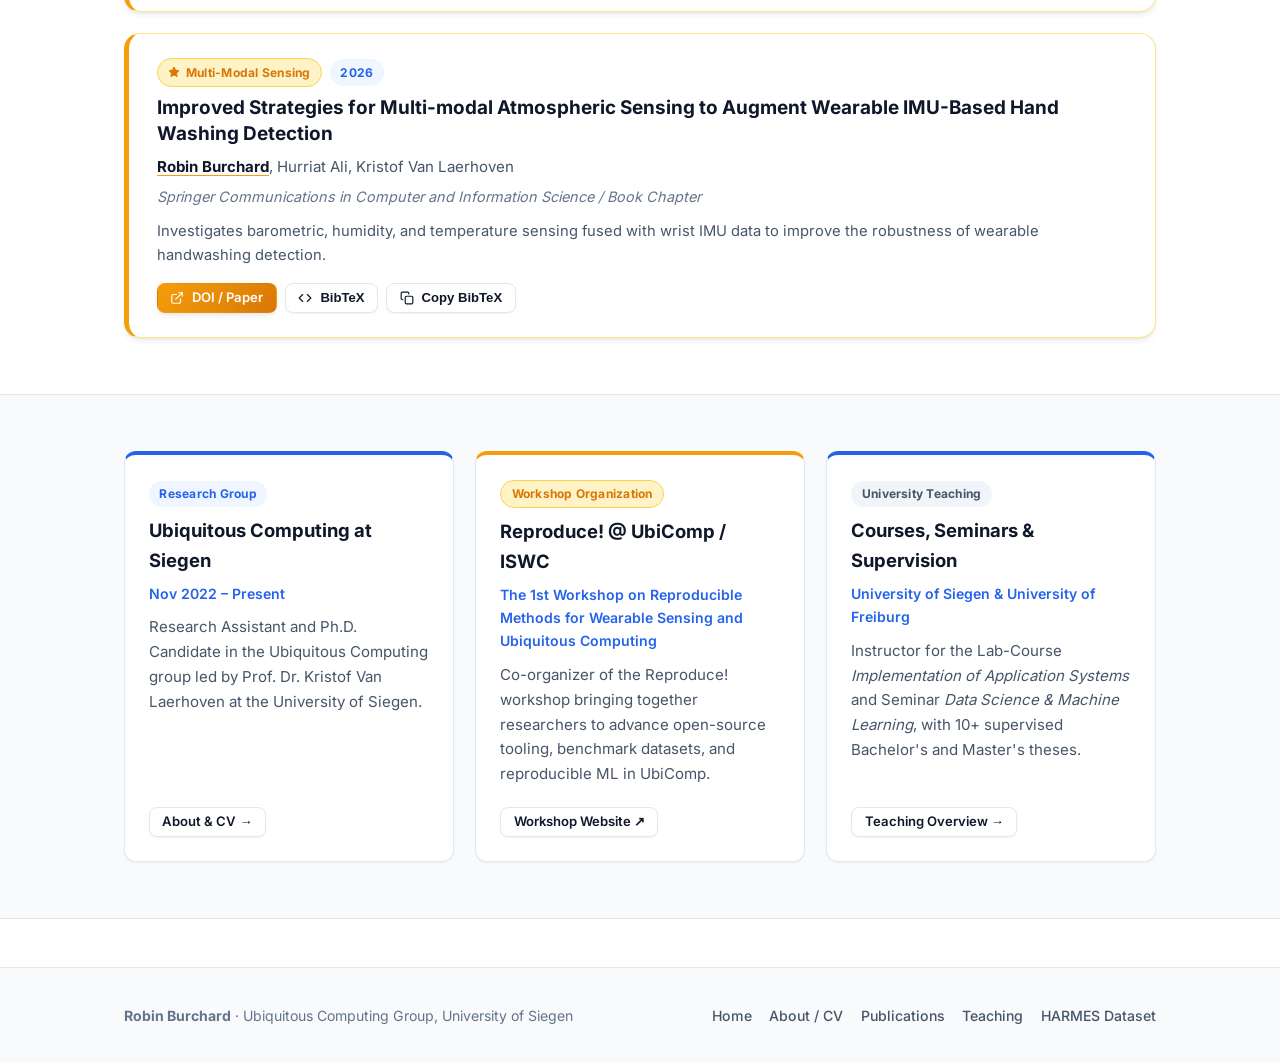
==== commit b9429778: "feat: add profile photo and remove placeholder SVG" ====
--- a/index.html
+++ b/index.html
@@ -15,7 +15,7 @@
   <meta property="og:url" content="https://rburchard.github.io/">
 
   <!-- Local Favicon & Stylesheet (100% self-hosted, zero third-party requests) -->
-  <link rel="icon" type="image/svg+xml" href="assets/img/profile-placeholder.svg">
+  <link rel="icon" type="image/jpeg" href="assets/img/profile-placeholder.jpeg">
   <link rel="stylesheet" href="assets/css/style.css">
   <script src="assets/js/main.js"></script>
 </head>
@@ -53,7 +53,7 @@
     <section class="hero-section">
       <div class="container hero-grid">
         <div class="profile-avatar-wrap">
-          <img src="assets/img/profile-placeholder.svg" alt="Portrait of Robin Burchard" class="profile-avatar" width="220" height="220">
+          <img src="assets/img/profile-placeholder.jpeg" alt="Portrait of Robin Burchard" class="profile-avatar" width="220" height="220">
           <span class="profile-status-pill">UbiComp Siegen</span>
         </div>
 
